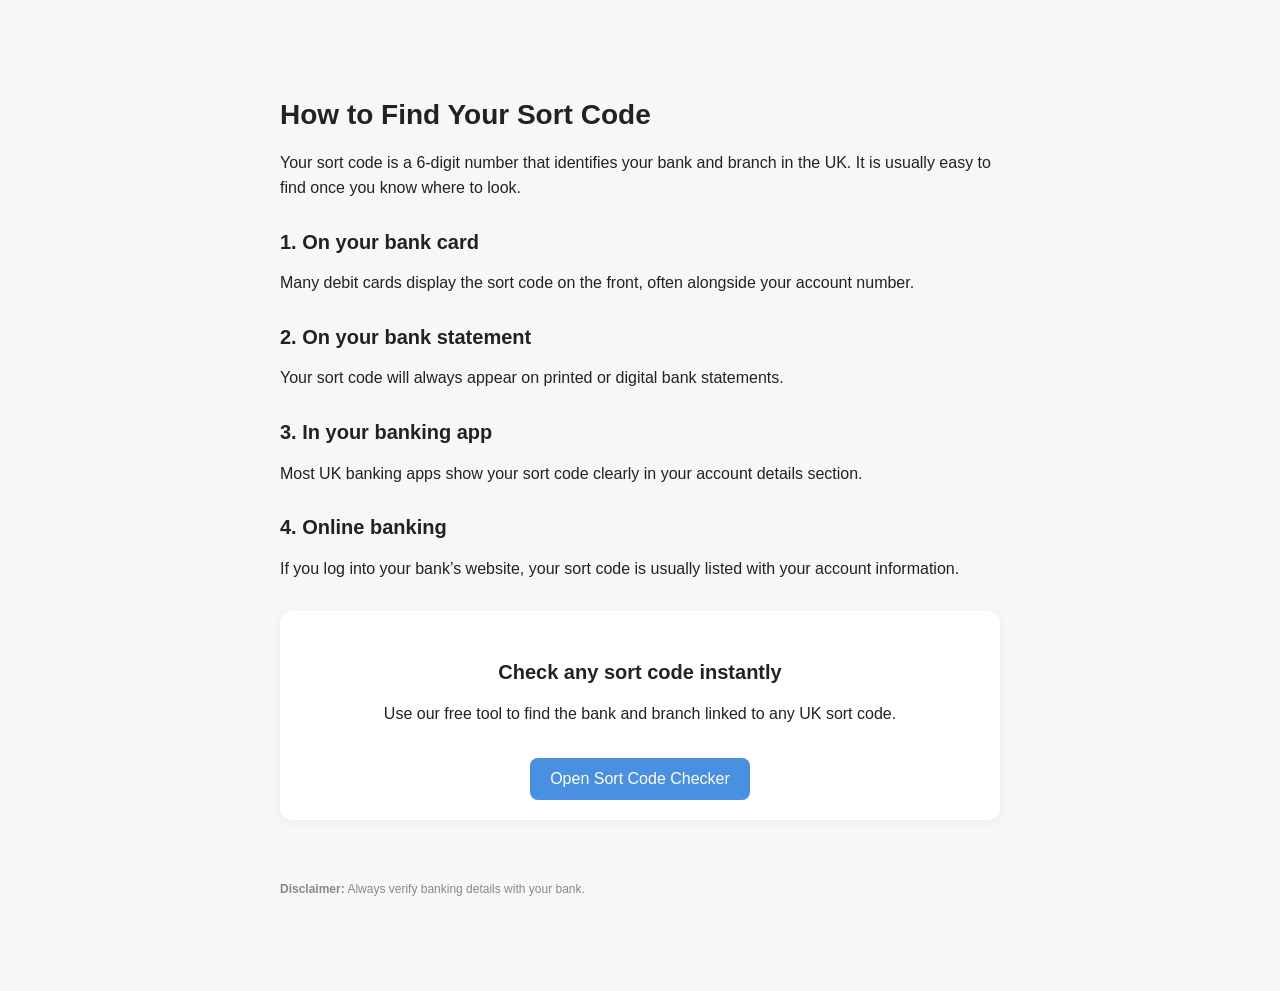
==== how-to-find-sort-code.html @ ba1b5b34 "Create how-to-find-sort-code.html" ====
<!DOCTYPE html>
<html lang="en">
<head>

<meta charset="UTF-8">
<meta name="viewport" content="width=device-width, initial-scale=1.0">

<title>How to Find a Sort Code | UK Guide + Checker</title>

<meta name="description" content="Learn how to find your sort code on a bank card, statement or app. Use our free tool to check any UK sort code instantly.">

<style>
body {
  font-family: Arial, sans-serif;
  background: #f6f7f9;
  margin: 0;
  padding: 0;
  color: #222;
}

.container {
  max-width: 720px;
  margin: 60px auto;
  padding: 20px;
}

h1 { font-size: 28px; }
h2 { margin-top: 30px; font-size: 20px; }
p { line-height: 1.6; }

.card {
  background: white;
  border-radius: 12px;
  padding: 20px;
  margin-top: 30px;
  box-shadow: 0 2px 10px rgba(0,0,0,0.05);
  text-align: center;
}

.button {
  display: inline-block;
  margin-top: 15px;
  padding: 12px 20px;
  background: #4a90e2;
  color: white;
  text-decoration: none;
  border-radius: 8px;
}

.footer {
  margin-top: 60px;
  font-size: 12px;
  color: #888;
}
</style>

</head>

<body>

<div class="container">

<h1>How to Find Your Sort Code</h1>

<p>Your sort code is a 6-digit number that identifies your bank and branch in the UK. It is usually easy to find once you know where to look.</p>

<h2>1. On your bank card</h2>
<p>Many debit cards display the sort code on the front, often alongside your account number.</p>

<h2>2. On your bank statement</h2>
<p>Your sort code will always appear on printed or digital bank statements.</p>

<h2>3. In your banking app</h2>
<p>Most UK banking apps show your sort code clearly in your account details section.</p>

<h2>4. Online banking</h2>
<p>If you log into your bank’s website, your sort code is usually listed with your account information.</p>

<div class="card">
<h2>Check any sort code instantly</h2>
<p>Use our free tool to find the bank and branch linked to any UK sort code.</p>
<a href="index.html" class="button">Open Sort Code Checker</a>
</div>

<div class="footer">
<p><strong>Disclaimer:</strong> Always verify banking details with your bank.</p>
</div>

</div>

</body>
</html>
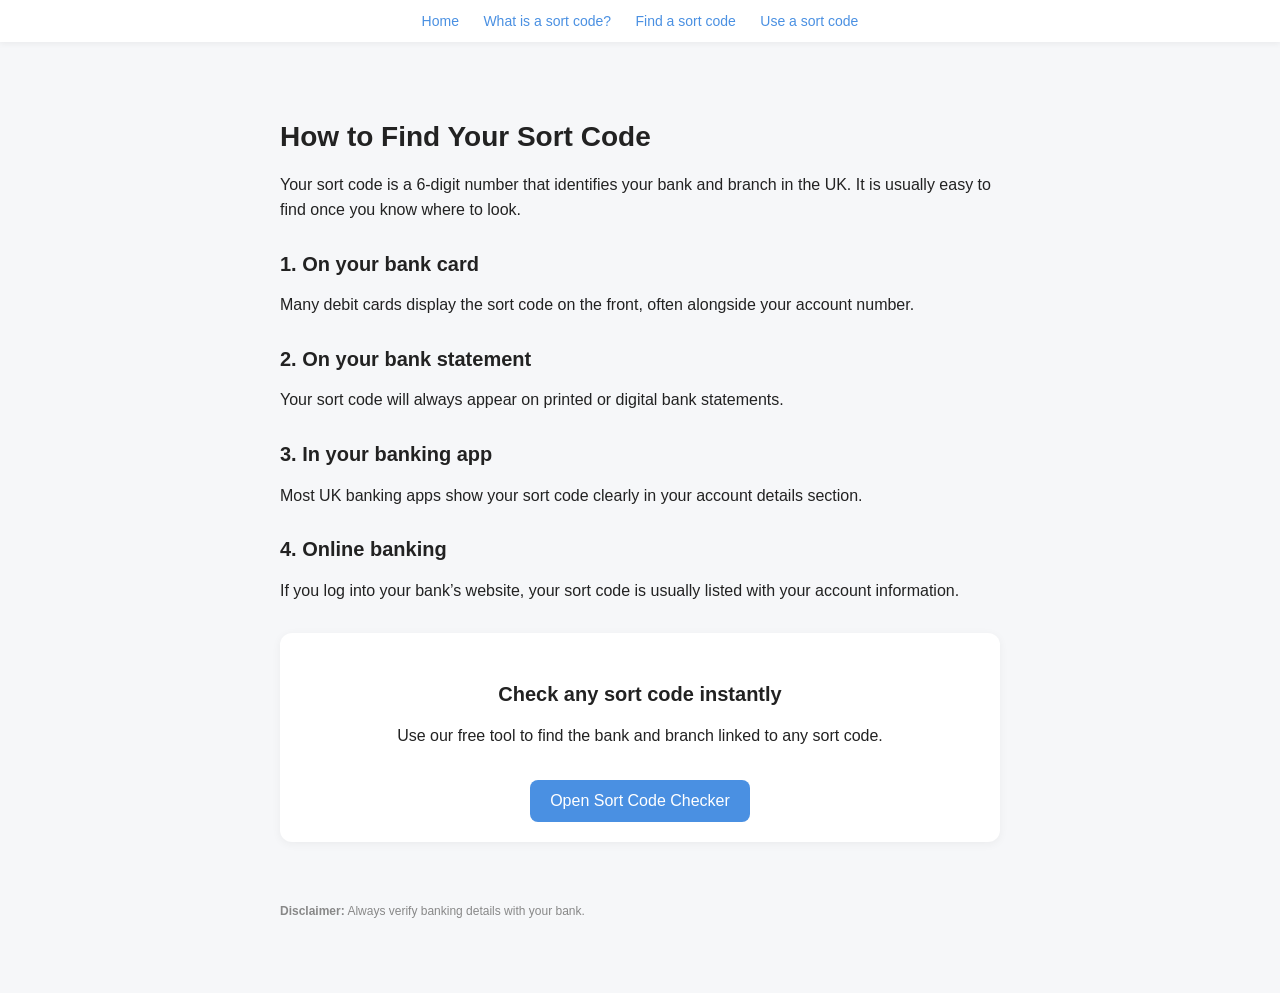
==== commit a65b1131: "Update how-to-find-sort-code.html" ====
--- a/how-to-find-sort-code.html
+++ b/how-to-find-sort-code.html
@@ -10,6 +10,7 @@
 <meta name="description" content="Learn how to find your sort code on a bank card, statement or app. Use our free tool to check any UK sort code instantly.">
 
 <style>
+
 body {
   font-family: Arial, sans-serif;
   background: #f6f7f9;
@@ -18,9 +19,23 @@
   color: #222;
 }
 
+.nav {
+  background: white;
+  padding: 12px;
+  text-align: center;
+  box-shadow: 0 2px 6px rgba(0,0,0,0.05);
+}
+
+.nav a {
+  margin: 0 10px;
+  text-decoration: none;
+  color: #4a90e2;
+  font-size: 14px;
+}
+
 .container {
   max-width: 720px;
-  margin: 60px auto;
+  margin: 40px auto;
   padding: 20px;
 }
 
@@ -52,11 +67,19 @@
   font-size: 12px;
   color: #888;
 }
+
 </style>
 
 </head>
 
 <body>
+
+<div class="nav">
+  <a href="index.html">Home</a>
+  <a href="what-is-sort-code.html">What is a sort code?</a>
+  <a href="how-to-find-sort-code.html">Find a sort code</a>
+  <a href="how-to-use-sort-code.html">Use a sort code</a>
+</div>
 
 <div class="container">
 
@@ -78,7 +101,7 @@
 
 <div class="card">
 <h2>Check any sort code instantly</h2>
-<p>Use our free tool to find the bank and branch linked to any UK sort code.</p>
+<p>Use our free tool to find the bank and branch linked to any sort code.</p>
 <a href="index.html" class="button">Open Sort Code Checker</a>
 </div>
 
